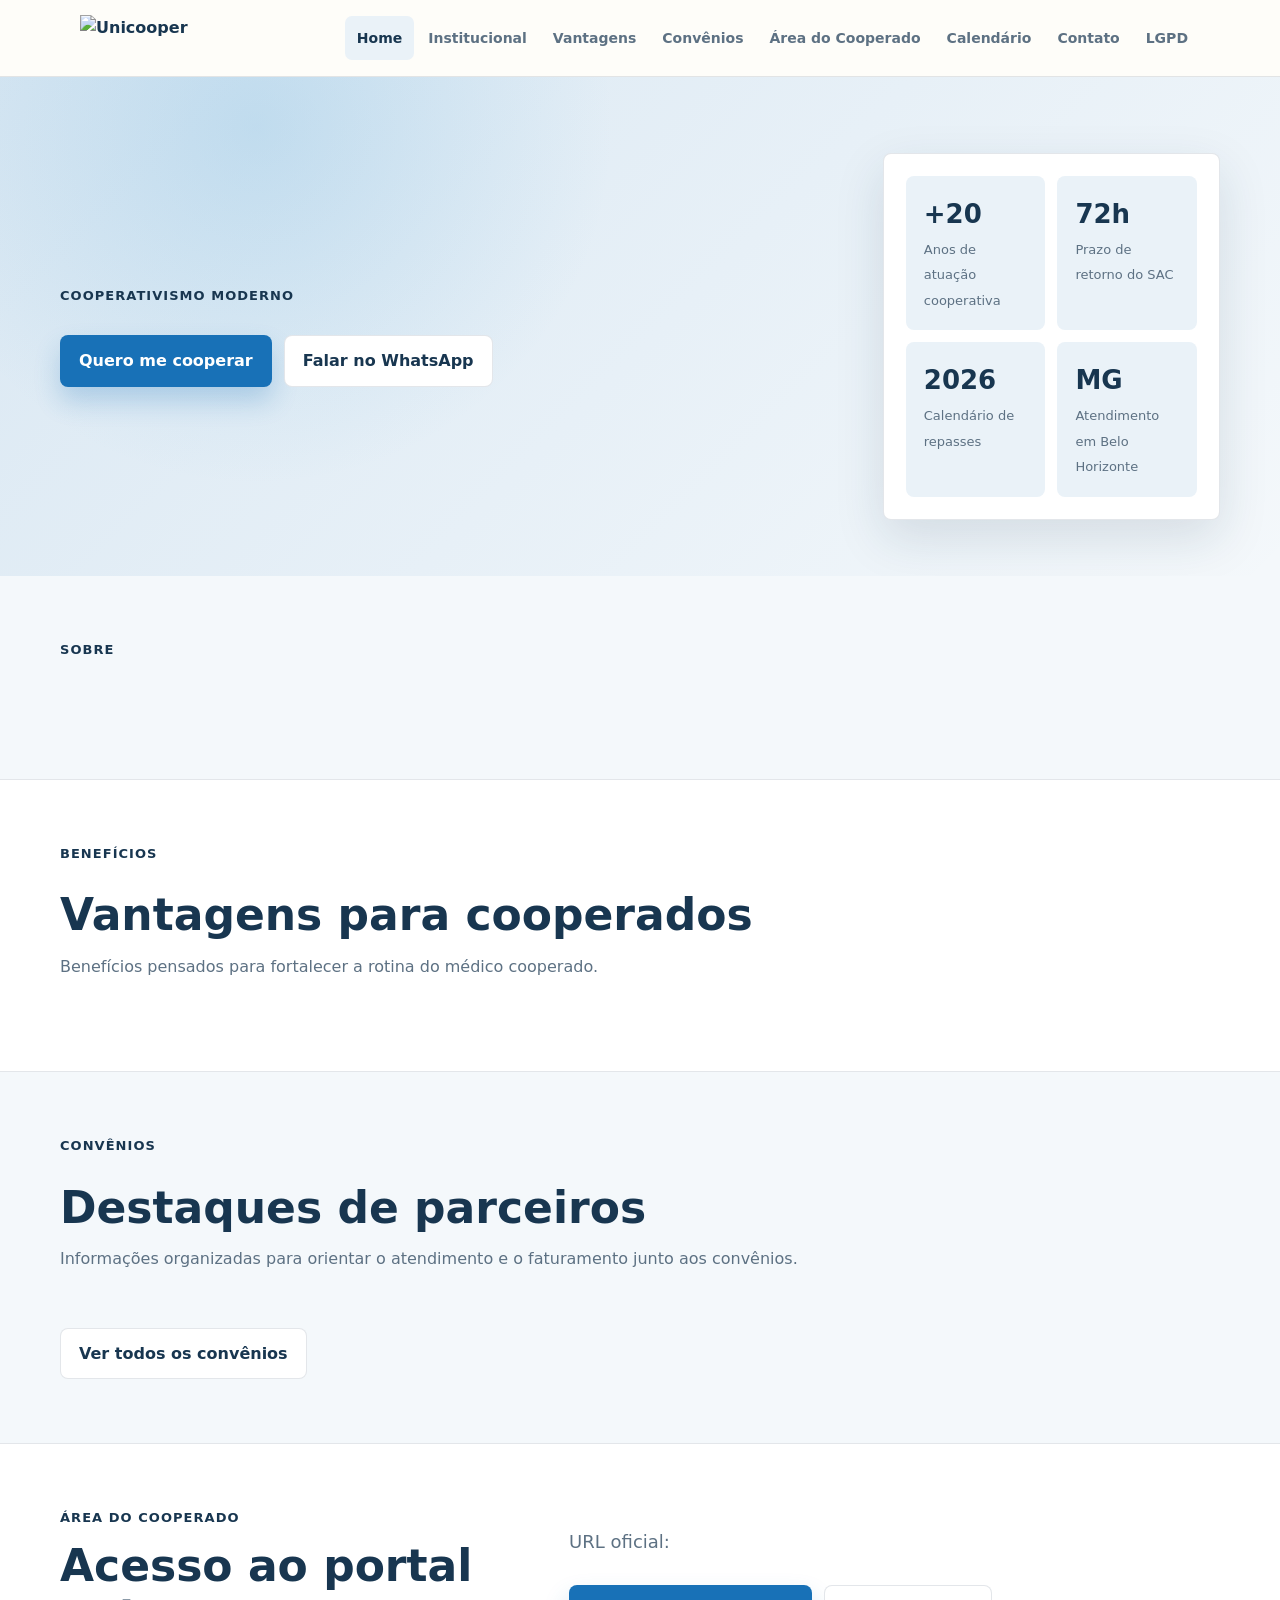
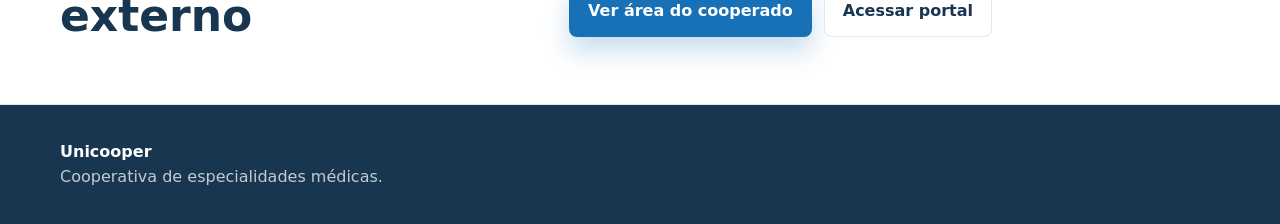
==== index.html @ 93758cd8 "Ajusta calendario convenios e fluxo do cooperado" ====
<!doctype html>
<html lang="pt-BR">
<head>
  <meta charset="utf-8">
  <meta name="viewport" content="width=device-width, initial-scale=1">
  <title>Unicooper | Cooperativa de benefícios</title>
  <meta name="description" content="Site institucional da Unicooper com benefícios, convênios e informações para cooperados.">
  <link rel="stylesheet" href="assets/style.css">
</head>
<body>
  <header class="site-header">
    <nav class="nav">
      <a class="brand" href="index.html"><img class="brand-mark" src="https://unicooper.coop.br/wp-content/uploads/2019/02/Logo-Unicooper-logo-site.png" alt="Unicooper"></a>
      <button class="nav-toggle" type="button" aria-label="Abrir menu" data-nav-toggle><span></span></button>
      <div class="nav-links" data-nav-links>
        <a class="active" href="index.html">Home</a>
        <a href="institucional.html">Institucional</a>
        <a href="vantagens.html">Vantagens</a>
        <a href="convenios.html">Convênios</a>
        <a href="area-do-cooperado.html">Área do Cooperado</a>
        <a href="calendario.html">Calendário</a>
        <a href="contato.html">Contato</a>
        <a href="lgpd.html">LGPD</a>
      </div>
    </nav>
  </header>

  <main>
    <section class="hero">
      <div class="hero-grid">
        <div>
          <p class="eyebrow">Cooperativismo moderno</p>
          <h1 data-content="homeHeroTitle"></h1>
          <p class="lead" data-content="homeHeroText"></p>
          <div class="hero-actions">
            <a class="button primary" href="area-do-cooperado.html" data-content="cooperativeCta">Quero me cooperar</a>
            <a class="button secondary" href="#" data-whatsapp-link target="_blank" rel="noopener">Falar no WhatsApp</a>
          </div>
        </div>
        <aside class="hero-panel">
          <div class="metric-grid">
            <div class="metric"><strong>+20</strong><span>Anos de atuação cooperativa</span></div>
            <div class="metric"><strong>72h</strong><span>Prazo de retorno do SAC</span></div>
            <div class="metric"><strong>2026</strong><span>Calendário de repasses</span></div>
            <div class="metric"><strong>MG</strong><span>Atendimento em Belo Horizonte</span></div>
          </div>
        </aside>
      </div>
    </section>

    <section class="section">
      <div class="wrap split">
        <div class="section-head">
          <p class="eyebrow">Sobre</p>
          <h2 data-content="homeAboutTitle"></h2>
        </div>
        <p class="lead" data-content="homeAboutText"></p>
      </div>
    </section>

    <section class="section band">
      <div class="wrap">
        <div class="section-head">
          <p class="eyebrow">Benefícios</p>
          <h2>Vantagens para cooperados</h2>
          <p>Benefícios pensados para fortalecer a rotina do médico cooperado.</p>
        </div>
        <div class="grid cards" data-benefits></div>
      </div>
    </section>

    <section class="section">
      <div class="wrap">
        <div class="section-head">
          <p class="eyebrow">Convênios</p>
          <h2>Destaques de parceiros</h2>
          <p>Informações organizadas para orientar o atendimento e o faturamento junto aos convênios.</p>
        </div>
        <div class="grid cards" data-agreements></div>
        <div class="actions">
          <a class="button secondary" href="convenios.html">Ver todos os convênios</a>
        </div>
      </div>
    </section>

    <section class="section band">
      <div class="wrap split">
        <div>
          <p class="eyebrow">Área do Cooperado</p>
          <h2>Acesso ao portal externo</h2>
        </div>
        <div>
          <p data-content="memberAreaText"></p>
          <p class="lead">URL oficial: <strong data-portal-url></strong></p>
          <div class="actions">
            <a class="button primary" href="area-do-cooperado.html">Ver área do cooperado</a>
            <a class="button secondary" href="#" data-portal-link target="_blank" rel="noopener">Acessar portal</a>
          </div>
        </div>
      </div>
    </section>
  </main>

  <footer class="footer">
    <div class="wrap">
      <strong>Unicooper</strong>
      <p>Cooperativa de especialidades médicas.</p>
    </div>
  </footer>

  <script type="module" src="assets/script.js"></script>
</body>
</html>
---- assets/style.css ----
:root {
  --bg: #f4f8fb;
  --surface: #ffffff;
  --surface-soft: #eaf2f8;
  --ink: #183650;
  --muted: #5d7183;
  --brand: #1871b7;
  --brand-dark: #183650;
  --accent: #57a7d8;
  --line: rgba(24, 54, 80, 0.12);
  --shadow: 0 18px 50px rgba(24, 54, 80, 0.13);
  --radius: 8px;
  --max: 1160px;
  font-family: Inter, ui-sans-serif, system-ui, -apple-system, BlinkMacSystemFont, "Segoe UI", sans-serif;
}

* {
  box-sizing: border-box;
}

html {
  scroll-behavior: smooth;
}

body {
  margin: 0;
  background: var(--bg);
  color: var(--ink);
  line-height: 1.6;
}

a {
  color: inherit;
  text-decoration: none;
}

img,
svg {
  display: block;
  max-width: 100%;
}

.site-header {
  position: sticky;
  top: 0;
  z-index: 20;
  border-bottom: 1px solid var(--line);
  background: rgba(255, 253, 249, 0.9);
  backdrop-filter: blur(16px);
}

.nav {
  align-items: center;
  display: flex;
  gap: 20px;
  justify-content: space-between;
  margin: 0 auto;
  max-width: var(--max);
  min-height: 76px;
  padding: 0 20px;
}

.brand {
  align-items: center;
  display: flex;
  gap: 10px;
  font-weight: 800;
  letter-spacing: 0;
}

.brand-mark {
  background: transparent;
  border-radius: 0;
  height: 46px;
  object-fit: contain;
  width: 154px;
}

.nav-toggle {
  align-items: center;
  background: var(--surface);
  border: 1px solid var(--line);
  border-radius: 8px;
  color: var(--ink);
  cursor: pointer;
  display: inline-flex;
  height: 42px;
  justify-content: center;
  width: 42px;
}

.nav-toggle span,
.nav-toggle span::before,
.nav-toggle span::after {
  background: currentColor;
  content: "";
  display: block;
  height: 2px;
  position: relative;
  width: 19px;
}

.nav-toggle span::before {
  position: absolute;
  top: -6px;
}

.nav-toggle span::after {
  position: absolute;
  top: 6px;
}

.nav-links {
  background: var(--surface);
  border: 1px solid var(--line);
  border-radius: var(--radius);
  box-shadow: var(--shadow);
  display: none;
  flex-direction: column;
  gap: 6px;
  left: 20px;
  padding: 10px;
  position: absolute;
  right: 20px;
  top: 84px;
}

.nav-links.open {
  display: flex;
}

.nav-links a {
  border-radius: 7px;
  color: var(--muted);
  font-size: 14px;
  font-weight: 700;
  padding: 11px 12px;
}

.nav-links a:hover,
.nav-links a.active {
  background: var(--surface-soft);
  color: var(--brand-dark);
}

.section {
  padding: 64px 20px;
}

.wrap {
  margin: 0 auto;
  max-width: var(--max);
}

.hero {
  overflow: hidden;
  padding: 76px 20px 56px;
  position: relative;
}

.hero::before {
  background:
    radial-gradient(circle at 20% 10%, rgba(87, 167, 216, 0.22), transparent 32%),
    linear-gradient(135deg, rgba(24, 113, 183, 0.12), rgba(255, 255, 255, 0));
  content: "";
  inset: 0;
  position: absolute;
}

.hero-grid {
  display: grid;
  gap: 36px;
  margin: 0 auto;
  max-width: var(--max);
  position: relative;
}

.eyebrow {
  color: var(--brand-dark);
  font-size: 13px;
  font-weight: 800;
  letter-spacing: 0.08em;
  margin: 0 0 12px;
  text-transform: uppercase;
}

h1,
h2,
h3 {
  line-height: 1.12;
  margin: 0;
}

h1 {
  font-size: clamp(38px, 8vw, 72px);
  max-width: 780px;
}

h2 {
  font-size: clamp(28px, 5vw, 44px);
}

h3 {
  font-size: 20px;
}

p {
  color: var(--muted);
  margin: 0;
}

.lead {
  font-size: 18px;
  margin-top: 20px;
  max-width: 650px;
}

.hero-actions,
.actions {
  display: flex;
  flex-wrap: wrap;
  gap: 12px;
  margin-top: 28px;
}

.button {
  align-items: center;
  border: 1px solid transparent;
  border-radius: 8px;
  cursor: pointer;
  display: inline-flex;
  font-weight: 800;
  justify-content: center;
  min-height: 46px;
  padding: 12px 18px;
  transition: transform 180ms ease, box-shadow 180ms ease, background 180ms ease;
}

.button:hover {
  transform: translateY(-2px);
}

.button.primary {
  background: var(--brand);
  box-shadow: 0 14px 26px rgba(24, 113, 183, 0.24);
  color: white;
}

.button.secondary {
  background: var(--surface);
  border-color: var(--line);
  color: var(--brand-dark);
}

.hero-panel {
  background: var(--surface);
  border: 1px solid var(--line);
  border-radius: var(--radius);
  box-shadow: var(--shadow);
  padding: 22px;
}

.metric-grid {
  display: grid;
  gap: 12px;
  grid-template-columns: repeat(2, minmax(0, 1fr));
}

.metric {
  background: var(--surface-soft);
  border-radius: var(--radius);
  padding: 18px;
}

.metric strong {
  display: block;
  font-size: 26px;
}

.metric span {
  color: var(--muted);
  font-size: 13px;
}

.section-head {
  display: grid;
  gap: 14px;
  margin-bottom: 28px;
  max-width: 760px;
}

.grid {
  display: grid;
  gap: 18px;
}

.cards {
  grid-template-columns: repeat(auto-fit, minmax(230px, 1fr));
}

.card {
  background: var(--surface);
  border: 1px solid var(--line);
  border-radius: var(--radius);
  box-shadow: 0 12px 34px rgba(31, 61, 55, 0.07);
  padding: 22px;
  transition: transform 180ms ease, box-shadow 180ms ease;
}

.card:hover {
  box-shadow: var(--shadow);
  transform: translateY(-3px);
}

.tag {
  background: rgba(24, 113, 183, 0.12);
  border-radius: 999px;
  color: var(--brand-dark);
  display: inline-flex;
  font-size: 12px;
  font-weight: 800;
  margin-bottom: 14px;
  padding: 5px 10px;
}

.band {
  background: var(--surface);
  border-block: 1px solid var(--line);
}

.split {
  display: grid;
  gap: 28px;
}

.list {
  display: grid;
  gap: 12px;
  margin-top: 20px;
}

.list-item {
  align-items: flex-start;
  background: var(--surface);
  border: 1px solid var(--line);
  border-radius: var(--radius);
  display: grid;
  gap: 8px;
  padding: 18px;
}

.filters {
  display: flex;
  flex-wrap: wrap;
  gap: 10px;
  margin-bottom: 22px;
}

.search-field {
  margin-bottom: 16px;
  max-width: 520px;
}

.filter-button {
  background: var(--surface);
  border: 1px solid var(--line);
  border-radius: 999px;
  color: var(--muted);
  cursor: pointer;
  font-weight: 800;
  padding: 9px 14px;
}

.filter-button.active {
  background: var(--brand);
  color: white;
}

.table-wrap {
  background: var(--surface);
  border: 1px solid var(--line);
  border-radius: var(--radius);
  overflow-x: auto;
}

.meta-list {
  display: flex;
  flex-wrap: wrap;
  gap: 8px;
  margin-top: 16px;
}

.meta-list span {
  background: var(--surface-soft);
  border-radius: 999px;
  color: var(--brand-dark);
  font-size: 12px;
  font-weight: 800;
  padding: 6px 10px;
}

.note {
  border-left: 3px solid var(--accent);
  margin-top: 14px;
  padding-left: 12px;
}

.calendar-list {
  display: grid;
  gap: 14px;
}

.calendar-month {
  background: var(--surface);
  border: 1px solid var(--line);
  border-radius: var(--radius);
  box-shadow: 0 12px 34px rgba(31, 61, 55, 0.07);
  padding: 18px;
}

.calendar-month summary {
  color: var(--brand-dark);
  cursor: pointer;
  font-size: 18px;
  font-weight: 900;
  text-transform: capitalize;
}

.calendar-events {
  display: grid;
  gap: 10px;
  margin-top: 16px;
}

.calendar-event {
  align-items: center;
  background: var(--surface-soft);
  border-radius: var(--radius);
  display: grid;
  gap: 8px;
  grid-template-columns: 62px 108px minmax(0, 1fr);
  padding: 12px;
}

.calendar-event time {
  color: var(--brand-dark);
  font-weight: 900;
}

.event-type {
  border-radius: 999px;
  color: white;
  font-size: 12px;
  font-weight: 900;
  padding: 5px 9px;
  text-align: center;
}

.event-type.repasse {
  background: var(--brand);
}

.event-type.devolucao {
  background: #6d7890;
}

.whatsapp-float {
  align-items: center;
  background: #1fa855;
  border-radius: 999px;
  bottom: 18px;
  box-shadow: 0 16px 34px rgba(31, 168, 85, 0.28);
  color: white;
  display: inline-flex;
  font-weight: 900;
  min-height: 48px;
  padding: 12px 18px;
  position: fixed;
  right: 18px;
  z-index: 30;
}

.whatsapp-float:hover {
  transform: translateY(-2px);
}

table {
  border-collapse: collapse;
  min-width: 680px;
  width: 100%;
}

th,
td {
  border-bottom: 1px solid var(--line);
  padding: 15px;
  text-align: left;
}

th {
  background: var(--surface-soft);
  color: var(--ink);
  font-size: 13px;
  text-transform: uppercase;
}

tr:last-child td {
  border-bottom: 0;
}

.contact-grid {
  grid-template-columns: repeat(auto-fit, minmax(220px, 1fr));
}

.footer {
  background: var(--brand-dark);
  color: white;
  padding: 34px 20px;
}

.footer p {
  color: rgba(255, 255, 255, 0.74);
}

.admin-body {
  background: #f4f1ea;
}

.admin-shell {
  display: grid;
  gap: 18px;
  margin: 0 auto;
  max-width: 1220px;
  padding: 22px 16px 60px;
}

.admin-lock {
  align-items: center;
  display: grid;
  min-height: 100vh;
  padding: 22px;
}

.admin-lock-card {
  background: var(--surface);
  border: 1px solid var(--line);
  border-radius: var(--radius);
  box-shadow: var(--shadow);
  display: grid;
  gap: 14px;
  margin: 0 auto;
  max-width: 420px;
  padding: 24px;
  width: 100%;
}

.admin-lock-card .brand-mark {
  height: 50px;
  width: 170px;
}

.admin-top {
  align-items: center;
  display: flex;
  flex-wrap: wrap;
  gap: 12px;
  justify-content: space-between;
}

.admin-grid {
  display: grid;
  gap: 18px;
}

.admin-panel {
  background: var(--surface);
  border: 1px solid var(--line);
  border-radius: var(--radius);
  box-shadow: 0 10px 28px rgba(31, 61, 55, 0.08);
  padding: 18px;
}

.form-grid {
  display: grid;
  gap: 12px;
}

label {
  color: var(--ink);
  display: grid;
  font-size: 13px;
  font-weight: 800;
  gap: 6px;
}

input,
textarea,
select {
  background: white;
  border: 1px solid var(--line);
  border-radius: 8px;
  color: var(--ink);
  font: inherit;
  min-height: 42px;
  padding: 10px 12px;
  width: 100%;
}

input[type="checkbox"] {
  accent-color: var(--brand);
  min-height: auto;
  width: auto;
}

textarea {
  min-height: 104px;
  resize: vertical;
}

.admin-list {
  display: grid;
  gap: 10px;
  margin-top: 14px;
}

.admin-item {
  align-items: start;
  background: #faf8f4;
  border: 1px solid var(--line);
  border-radius: var(--radius);
  display: grid;
  gap: 12px;
  padding: 14px;
}

.item-actions {
  display: flex;
  flex-wrap: wrap;
  gap: 8px;
}

.button.small {
  font-size: 13px;
  min-height: 36px;
  padding: 8px 12px;
}

.button.danger {
  background: #8d3f3f;
  color: white;
}

.status {
  color: var(--brand-dark);
  font-weight: 800;
  min-height: 24px;
}

.empty,
.loading {
  color: var(--muted);
  padding: 16px 0;
}

.skeleton-card {
  pointer-events: none;
}

.skeleton-line,
.skeleton-pill {
  animation: skeleton-pulse 1.2s ease-in-out infinite;
  background: linear-gradient(90deg, rgba(37, 48, 45, 0.08), rgba(37, 48, 45, 0.15), rgba(37, 48, 45, 0.08));
  background-size: 220% 100%;
  border-radius: 8px;
  display: block;
}

.skeleton-line {
  height: 14px;
  margin-top: 10px;
  width: 100%;
}

.skeleton-line.title {
  height: 0.82em;
  max-width: 680px;
  width: 72%;
}

.skeleton-line.short {
  width: 46%;
}

.skeleton-pill {
  border-radius: 999px;
  height: 24px;
  margin-bottom: 16px;
  width: 92px;
}

.skeleton-row .skeleton-line {
  margin-top: 0;
}

@keyframes skeleton-pulse {
  0% {
    background-position: 100% 0;
  }

  100% {
    background-position: -100% 0;
  }
}

@media (min-width: 760px) {
  .nav-toggle {
    display: none;
  }

  .nav-links {
    align-items: center;
    background: transparent;
    border: 0;
    box-shadow: none;
    display: flex;
    flex-direction: row;
    gap: 2px;
    padding: 0;
    position: static;
  }

  .hero-grid {
    align-items: center;
    grid-template-columns: minmax(0, 1.4fr) minmax(320px, 0.6fr);
  }

  .split {
    align-items: start;
    grid-template-columns: 0.85fr 1.15fr;
  }

  .admin-grid {
    grid-template-columns: repeat(2, minmax(0, 1fr));
  }

  .admin-panel.wide {
    grid-column: 1 / -1;
  }
}

@media (max-width: 520px) {
  .calendar-event {
    align-items: start;
    grid-template-columns: 1fr;
  }

  .event-type {
    width: max-content;
  }
}
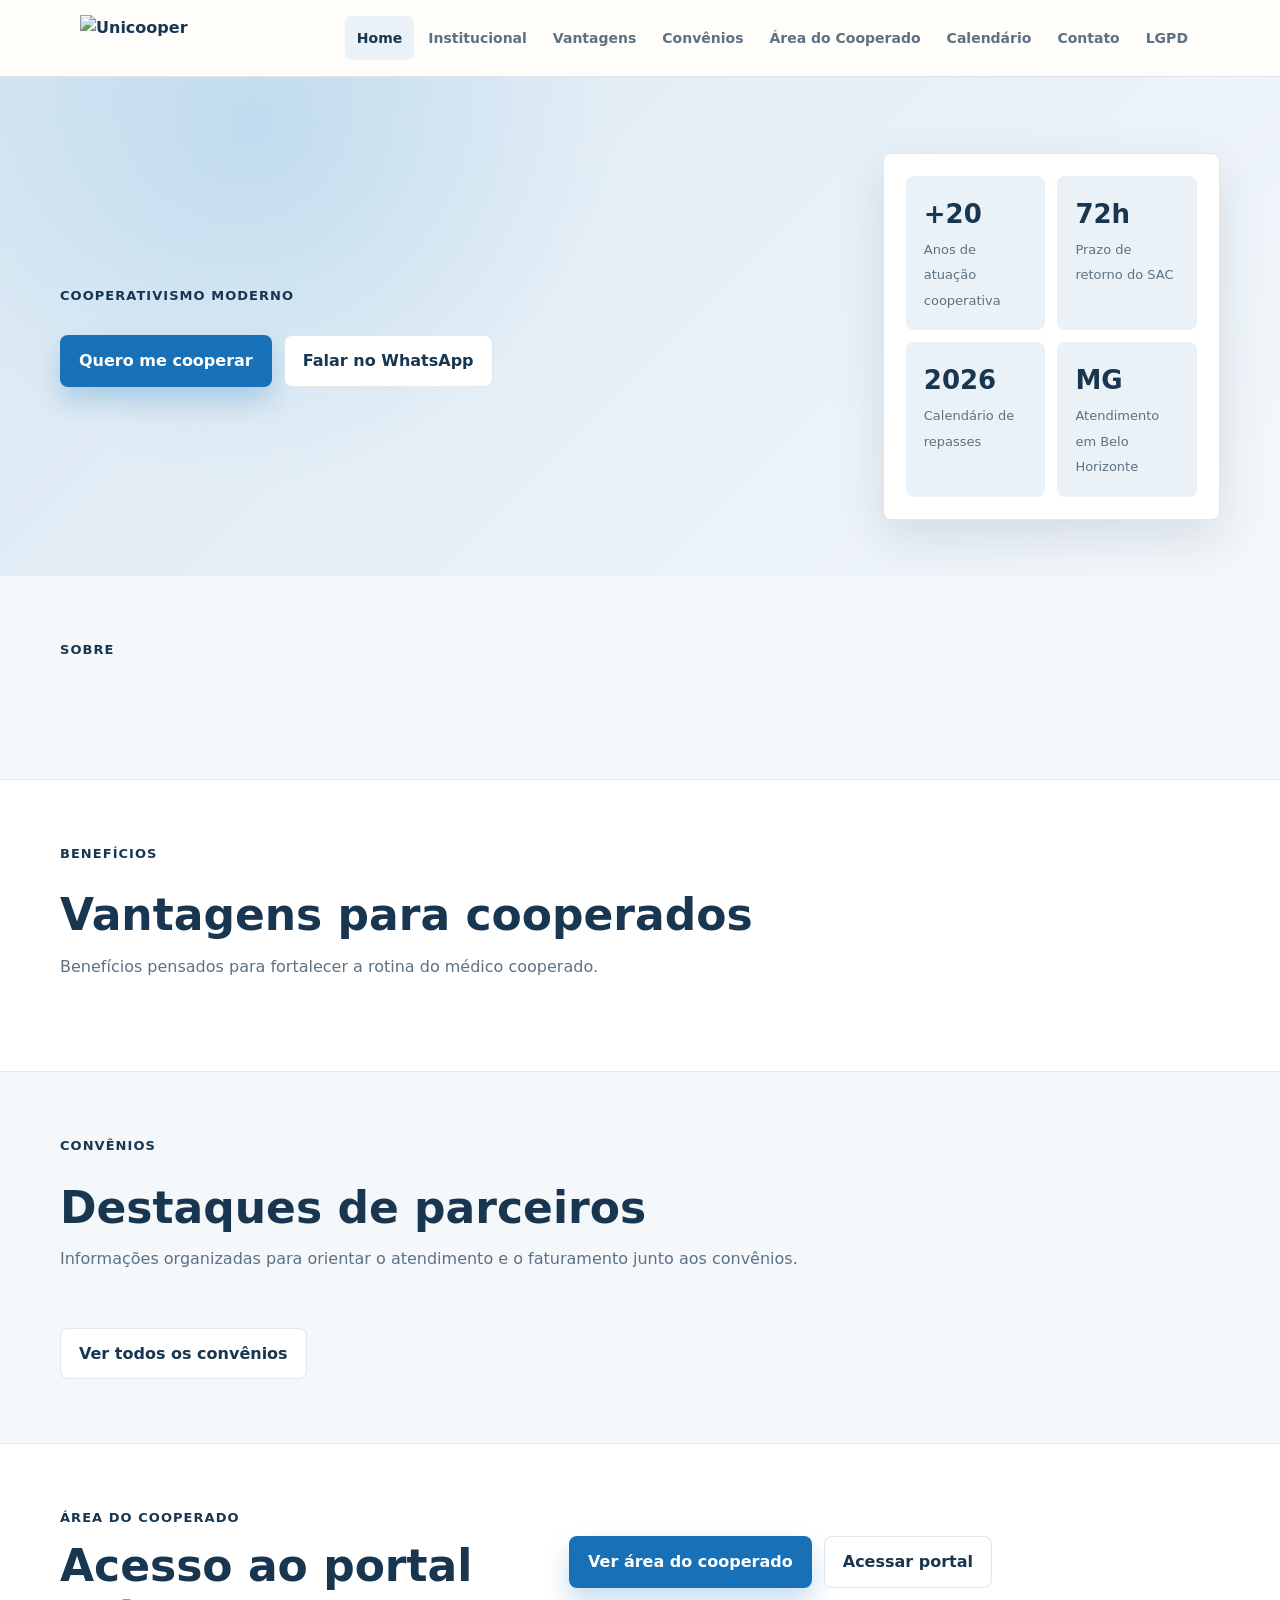
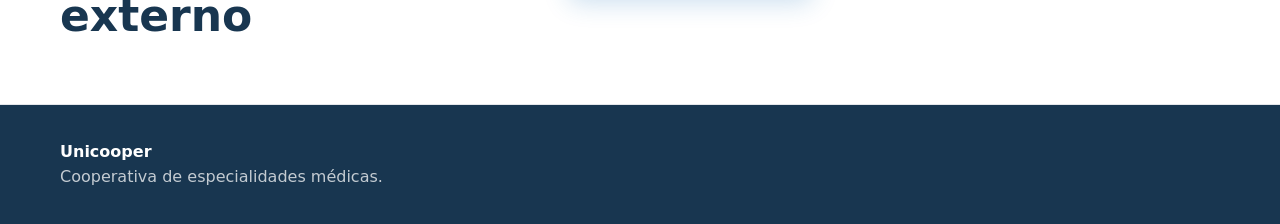
==== commit 312659b6: "Remove URL do portal da home" ====
--- a/index.html
+++ b/index.html
@@ -76,7 +76,7 @@
           <h2>Destaques de parceiros</h2>
           <p>Informações organizadas para orientar o atendimento e o faturamento junto aos convênios.</p>
         </div>
-        <div class="grid cards" data-agreements></div>
+        <div class="grid cards" data-agreements data-limit="4"></div>
         <div class="actions">
           <a class="button secondary" href="convenios.html">Ver todos os convênios</a>
         </div>
@@ -91,7 +91,6 @@
         </div>
         <div>
           <p data-content="memberAreaText"></p>
-          <p class="lead">URL oficial: <strong data-portal-url></strong></p>
           <div class="actions">
             <a class="button primary" href="area-do-cooperado.html">Ver área do cooperado</a>
             <a class="button secondary" href="#" data-portal-link target="_blank" rel="noopener">Acessar portal</a>
--- a/assets/style.css
+++ b/assets/style.css
@@ -466,22 +466,30 @@
 
 .whatsapp-float {
   align-items: center;
-  background: #1fa855;
+  background: #ffffff;
+  border: 1px solid rgba(24, 54, 80, 0.1);
   border-radius: 999px;
-  bottom: 18px;
-  box-shadow: 0 16px 34px rgba(31, 168, 85, 0.28);
-  color: white;
+  bottom: 20px;
+  box-shadow: 0 16px 34px rgba(24, 54, 80, 0.22);
   display: inline-flex;
-  font-weight: 900;
-  min-height: 48px;
-  padding: 12px 18px;
+  height: 58px;
+  justify-content: center;
+  padding: 10px;
   position: fixed;
-  right: 18px;
+  right: 20px;
+  transition: transform 180ms ease, box-shadow 180ms ease;
+  width: 58px;
   z-index: 30;
 }
 
 .whatsapp-float:hover {
+  box-shadow: 0 18px 38px rgba(24, 54, 80, 0.28);
   transform: translateY(-2px);
+}
+
+.whatsapp-float img {
+  height: 38px;
+  width: 38px;
 }
 
 table {
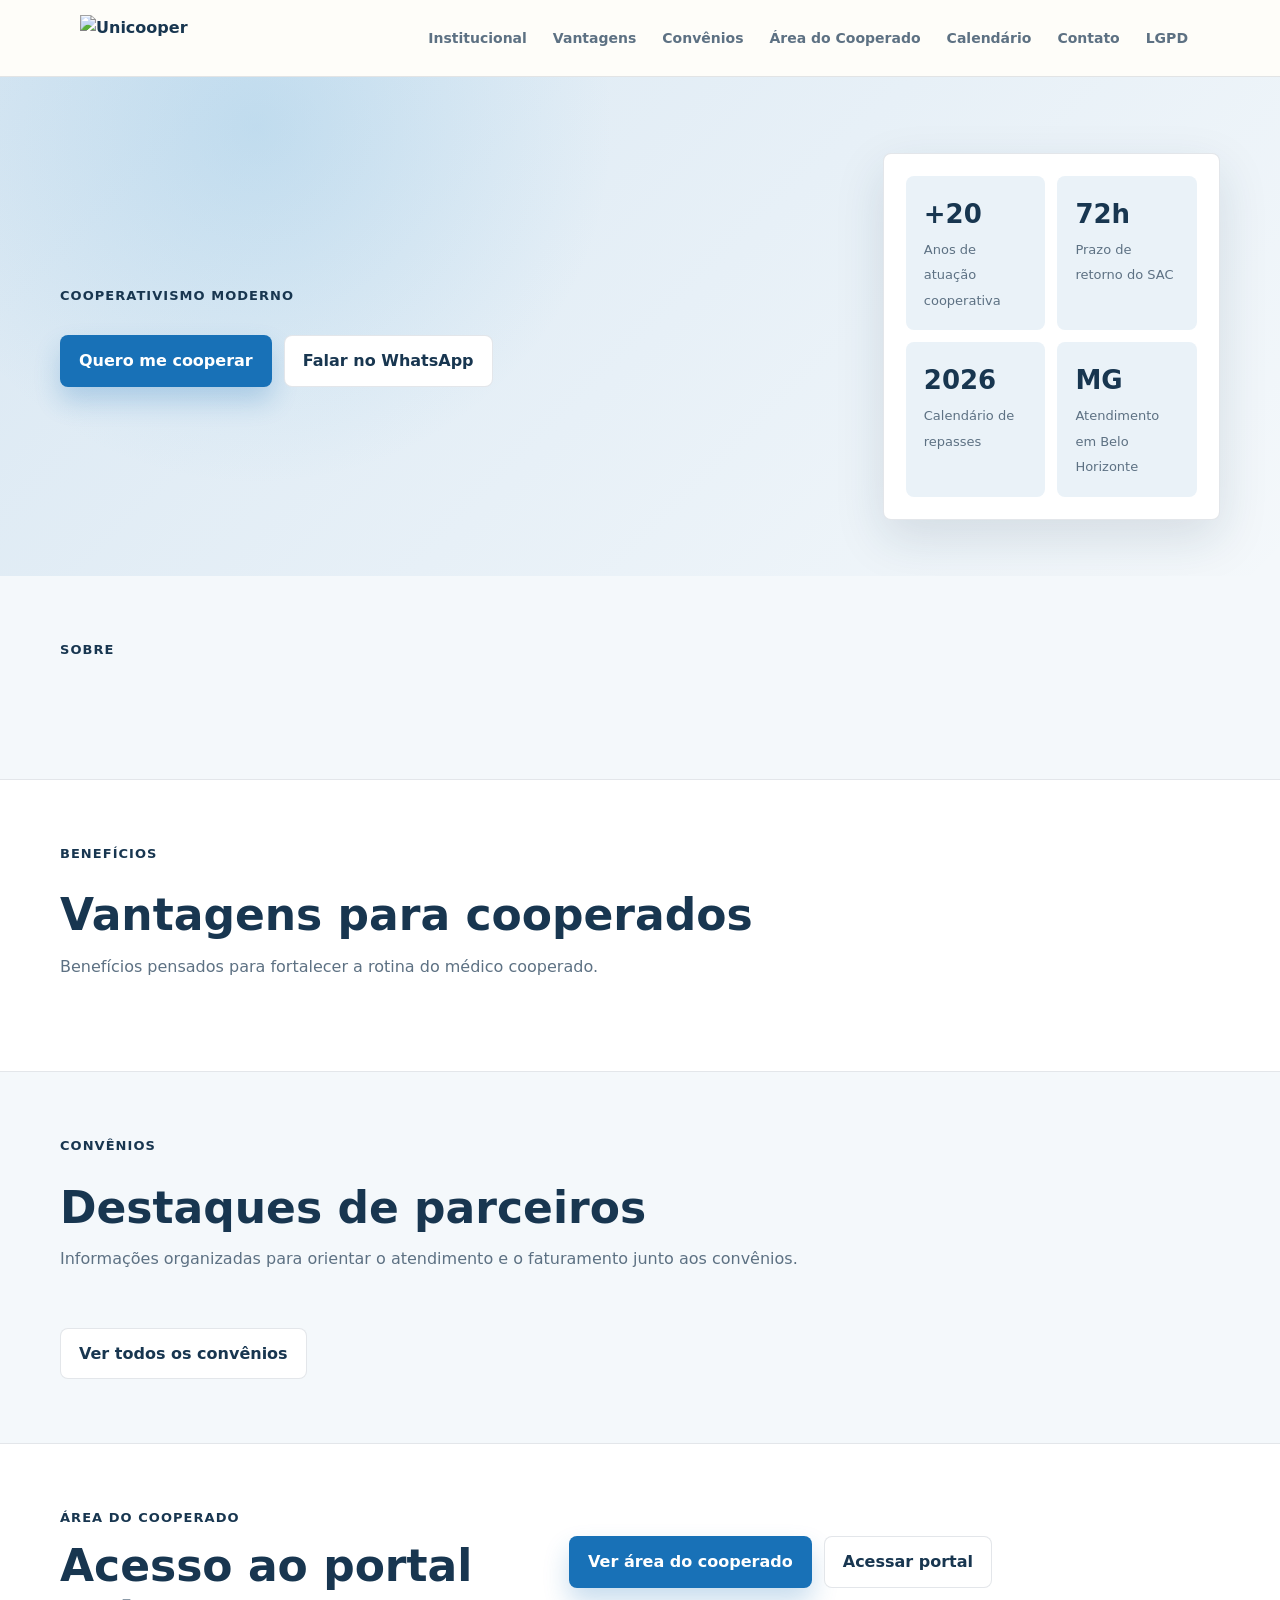
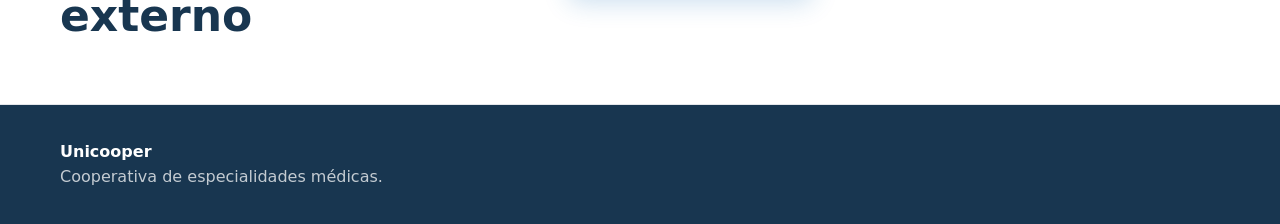
==== commit 534be7c6: "Remove home do menu principal" ====
--- a/index.html
+++ b/index.html
@@ -13,7 +13,6 @@
       <a class="brand" href="index.html"><img class="brand-mark" src="https://unicooper.coop.br/wp-content/uploads/2019/02/Logo-Unicooper-logo-site.png" alt="Unicooper"></a>
       <button class="nav-toggle" type="button" aria-label="Abrir menu" data-nav-toggle><span></span></button>
       <div class="nav-links" data-nav-links>
-        <a class="active" href="index.html">Home</a>
         <a href="institucional.html">Institucional</a>
         <a href="vantagens.html">Vantagens</a>
         <a href="convenios.html">Convênios</a>
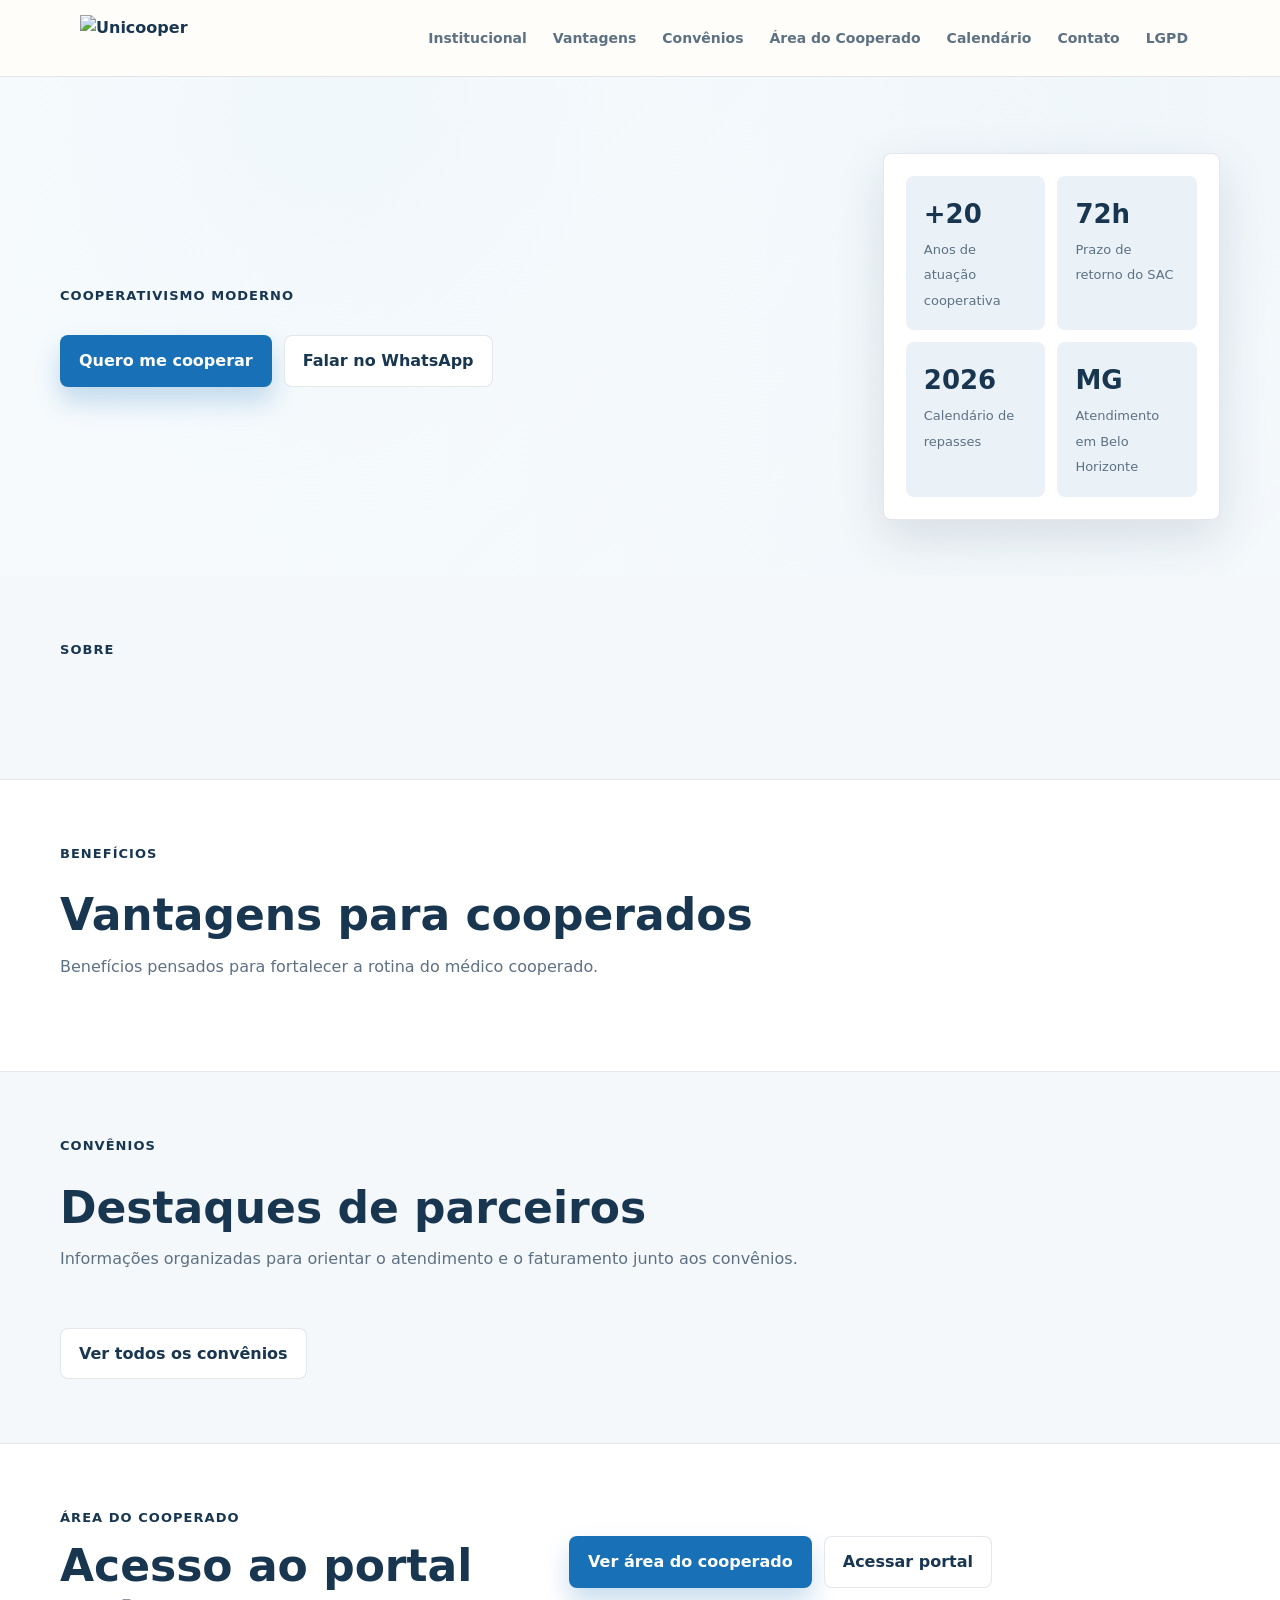
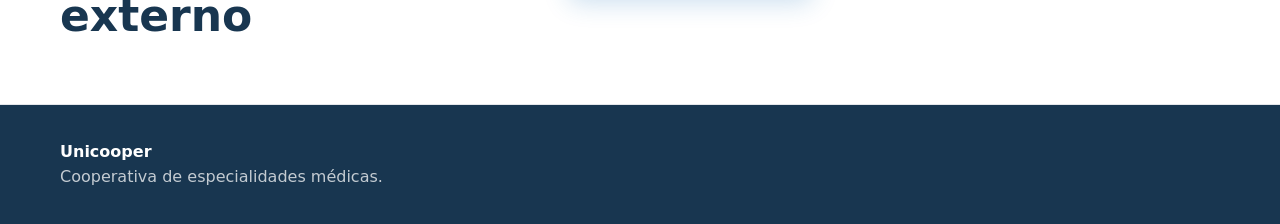
==== commit 2c33895a: "Adiciona imagens configuraveis nos heroes" ====
--- a/index.html
+++ b/index.html
@@ -25,7 +25,7 @@
   </header>
 
   <main>
-    <section class="hero">
+    <section class="hero" data-hero-image="homeHeroImage">
       <div class="hero-grid">
         <div>
           <p class="eyebrow">Cooperativismo moderno</p>
--- a/assets/style.css
+++ b/assets/style.css
@@ -153,6 +153,11 @@
 }
 
 .hero {
+  background:
+    linear-gradient(135deg, rgba(255, 255, 255, 0.94), rgba(243, 248, 251, 0.82)),
+    radial-gradient(circle at 82% 22%, rgba(24, 113, 183, 0.2), transparent 26%),
+    radial-gradient(circle at 70% 84%, rgba(24, 54, 80, 0.12), transparent 30%),
+    var(--surface-soft);
   overflow: hidden;
   padding: 76px 20px 56px;
   position: relative;
@@ -160,11 +165,21 @@
 
 .hero::before {
   background:
+    linear-gradient(90deg, rgba(247, 251, 253, 0.94), rgba(247, 251, 253, 0.76) 52%, rgba(247, 251, 253, 0.44)),
     radial-gradient(circle at 20% 10%, rgba(87, 167, 216, 0.22), transparent 32%),
     linear-gradient(135deg, rgba(24, 113, 183, 0.12), rgba(255, 255, 255, 0));
   content: "";
   inset: 0;
   position: absolute;
+  z-index: 0;
+}
+
+.hero.has-hero-image::before {
+  background:
+    linear-gradient(90deg, rgba(247, 251, 253, 0.96), rgba(247, 251, 253, 0.78) 52%, rgba(247, 251, 253, 0.35)),
+    var(--hero-image);
+  background-position: center;
+  background-size: cover;
 }
 
 .hero-grid {
@@ -173,6 +188,7 @@
   margin: 0 auto;
   max-width: var(--max);
   position: relative;
+  z-index: 1;
 }
 
 .eyebrow {
@@ -252,6 +268,13 @@
   color: var(--brand-dark);
 }
 
+.button.secondary.partner-button:hover {
+  background: var(--brand);
+  border-color: var(--brand);
+  box-shadow: 0 14px 26px rgba(24, 113, 183, 0.22);
+  color: white;
+}
+
 .hero-panel {
   background: var(--surface);
   border: 1px solid var(--line);
@@ -298,6 +321,10 @@
   grid-template-columns: repeat(auto-fit, minmax(230px, 1fr));
 }
 
+.cards[data-benefits] {
+  grid-template-columns: 1fr;
+}
+
 .card {
   background: var(--surface);
   border: 1px solid var(--line);
@@ -310,6 +337,109 @@
 .card:hover {
   box-shadow: var(--shadow);
   transform: translateY(-3px);
+}
+
+.benefit-media {
+  aspect-ratio: 16 / 10;
+  background:
+    linear-gradient(135deg, rgba(24, 113, 183, 0.14), rgba(24, 54, 80, 0.05)),
+    var(--surface-soft);
+  border: 1px dashed rgba(24, 54, 80, 0.2);
+  border-radius: 8px;
+  margin: 0 0 18px;
+  overflow: hidden;
+  position: relative;
+}
+
+.benefit-media::after {
+  color: rgba(24, 54, 80, 0.56);
+  content: "Imagem";
+  font-size: 12px;
+  font-weight: 900;
+  left: 50%;
+  position: absolute;
+  top: 50%;
+  transform: translate(-50%, -50%);
+}
+
+.about-feature {
+  align-items: stretch;
+  display: grid;
+  gap: 28px;
+}
+
+.about-copy {
+  align-self: center;
+}
+
+.about-media {
+  align-items: center;
+  aspect-ratio: 4 / 3;
+  background:
+    linear-gradient(135deg, rgba(24, 113, 183, 0.16), rgba(24, 54, 80, 0.06)),
+    var(--surface);
+  border: 1px solid var(--line);
+  border-radius: var(--radius);
+  box-shadow: var(--shadow);
+  display: flex;
+  justify-content: center;
+  margin: 0;
+  min-height: 260px;
+  overflow: hidden;
+}
+
+.about-media span {
+  border: 1px dashed rgba(24, 54, 80, 0.28);
+  border-radius: 999px;
+  color: var(--brand-dark);
+  font-size: 13px;
+  font-weight: 900;
+  padding: 10px 14px;
+}
+
+.institutional-cards {
+  grid-template-columns: repeat(auto-fit, minmax(220px, 1fr));
+}
+
+.icon-card {
+  display: grid;
+  gap: 12px;
+}
+
+.card-icon {
+  align-items: center;
+  background: var(--surface-soft);
+  border-radius: 8px;
+  color: var(--brand);
+  display: inline-flex;
+  font-size: 26px;
+  font-weight: 900;
+  height: 48px;
+  justify-content: center;
+  width: 48px;
+}
+
+.directors-grid {
+  grid-template-columns: repeat(auto-fit, minmax(250px, 1fr));
+}
+
+.director-card {
+  display: grid;
+  gap: 14px;
+}
+
+.director-photo {
+  aspect-ratio: 1 / 1;
+  background:
+    linear-gradient(135deg, rgba(24, 113, 183, 0.22), rgba(24, 54, 80, 0.08)),
+    var(--surface-soft);
+  border: 1px solid var(--line);
+  border-radius: var(--radius);
+  overflow: hidden;
+}
+
+.director-card h3 {
+  font-size: 18px;
 }
 
 .tag {
@@ -356,9 +486,22 @@
   margin-bottom: 22px;
 }
 
+.agreement-filters {
+  align-items: end;
+  display: grid;
+  gap: 14px;
+  grid-template-columns: 1fr;
+  margin-bottom: 24px;
+}
+
 .search-field {
   margin-bottom: 16px;
   max-width: 520px;
+}
+
+.agreement-filters .search-field {
+  margin-bottom: 0;
+  max-width: none;
 }
 
 .filter-button {
@@ -374,6 +517,39 @@
 .filter-button.active {
   background: var(--brand);
   color: white;
+}
+
+.agreement-media {
+  align-items: center;
+  aspect-ratio: 16 / 9;
+  background: var(--surface-soft);
+  border: 1px solid var(--line);
+  border-radius: 8px;
+  display: flex;
+  justify-content: center;
+  margin: 0 0 18px;
+  overflow: hidden;
+}
+
+.agreement-media img {
+  height: 100%;
+  object-fit: contain;
+  padding: 16px;
+  width: 100%;
+}
+
+.agreement-media.placeholder {
+  background:
+    linear-gradient(135deg, rgba(24, 113, 183, 0.12), rgba(24, 54, 80, 0.05)),
+    var(--surface-soft);
+  border-style: dashed;
+}
+
+.agreement-media.placeholder::after {
+  color: rgba(24, 54, 80, 0.56);
+  content: "Logo do parceiro";
+  font-size: 12px;
+  font-weight: 900;
 }
 
 .table-wrap {
@@ -401,6 +577,9 @@
 
 .note {
   border-left: 3px solid var(--accent);
+  font-size: 13px;
+  font-style: italic;
+  line-height: 1.55;
   margin-top: 14px;
   padding-left: 12px;
 }
@@ -747,12 +926,30 @@
     grid-template-columns: 0.85fr 1.15fr;
   }
 
+  .about-feature {
+    grid-template-columns: minmax(0, 0.95fr) minmax(320px, 1.05fr);
+  }
+
+  .cards[data-benefits] {
+    grid-template-columns: repeat(2, minmax(0, 1fr));
+  }
+
+  .agreement-filters {
+    grid-template-columns: minmax(260px, 1.4fr) repeat(3, minmax(150px, 0.7fr));
+  }
+
   .admin-grid {
     grid-template-columns: repeat(2, minmax(0, 1fr));
   }
 
   .admin-panel.wide {
     grid-column: 1 / -1;
+  }
+}
+
+@media (min-width: 1120px) {
+  .cards[data-benefits] {
+    grid-template-columns: repeat(4, minmax(0, 1fr));
   }
 }
 
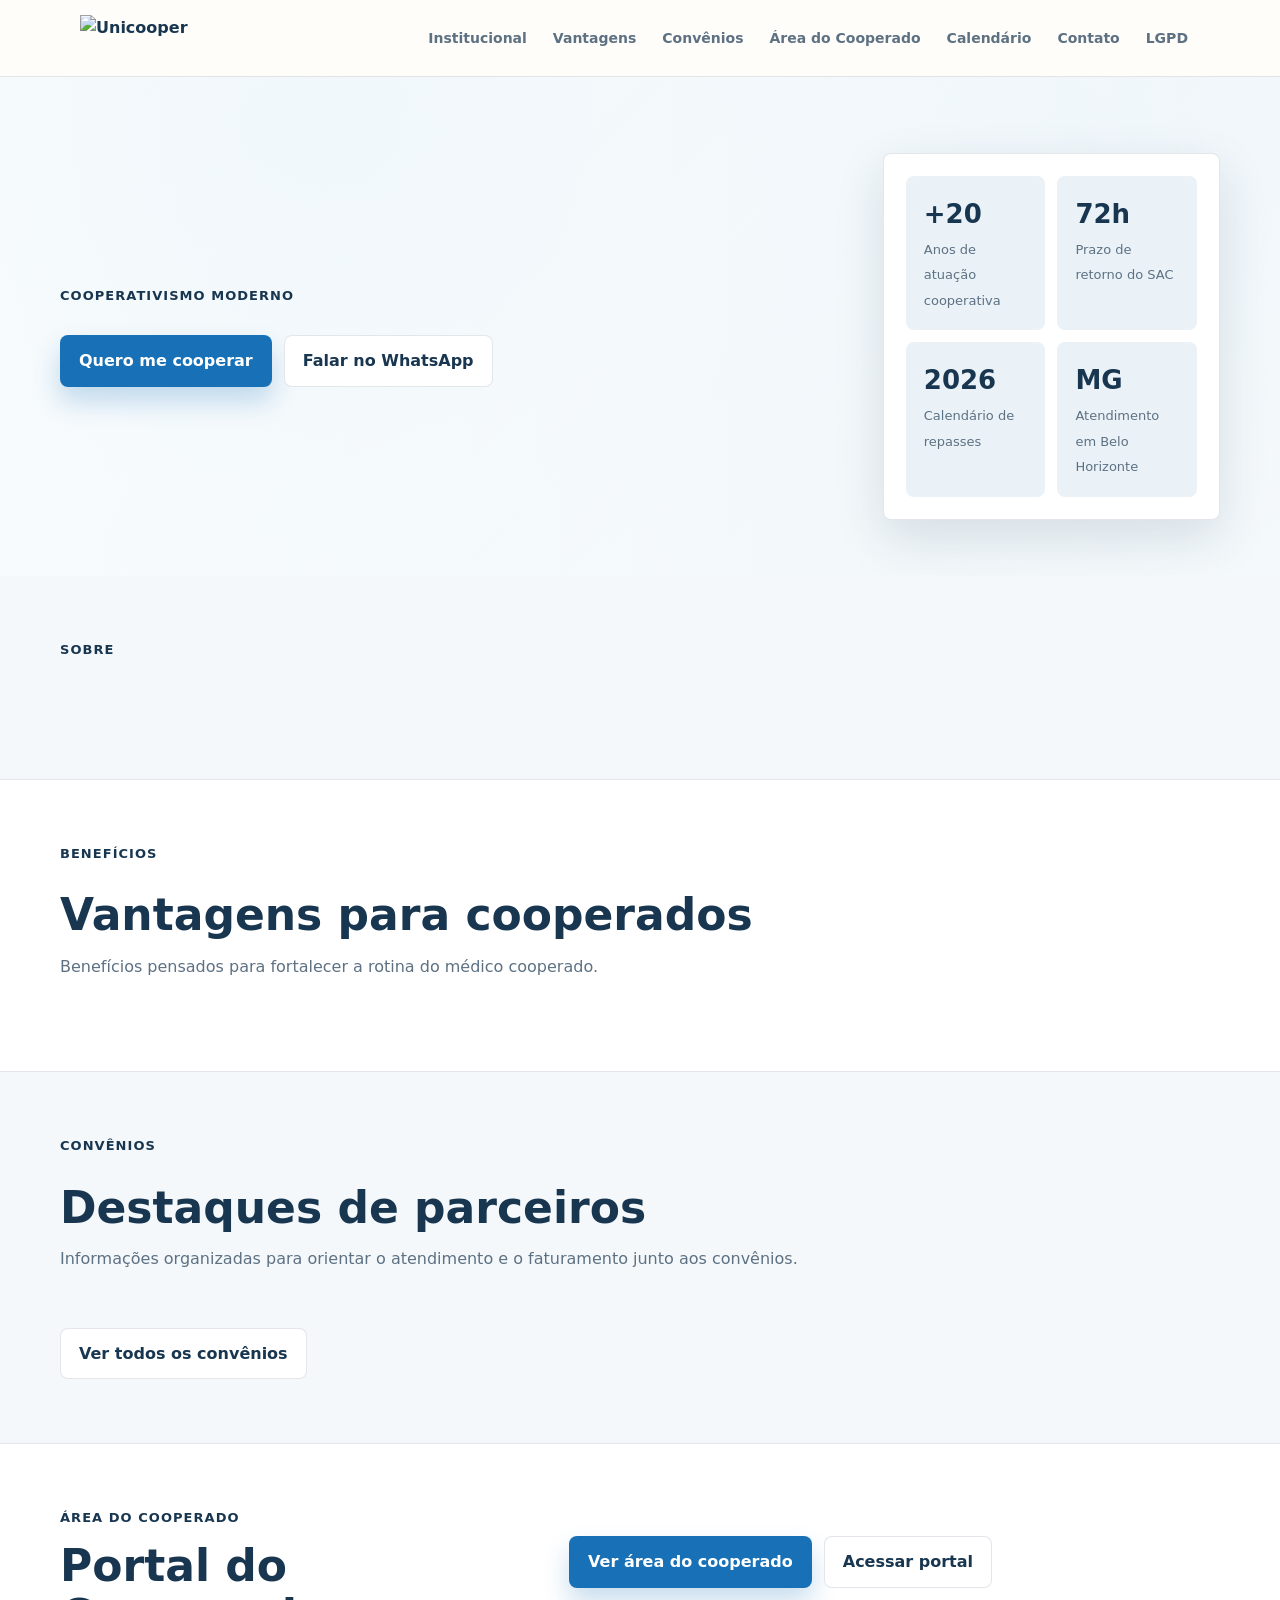
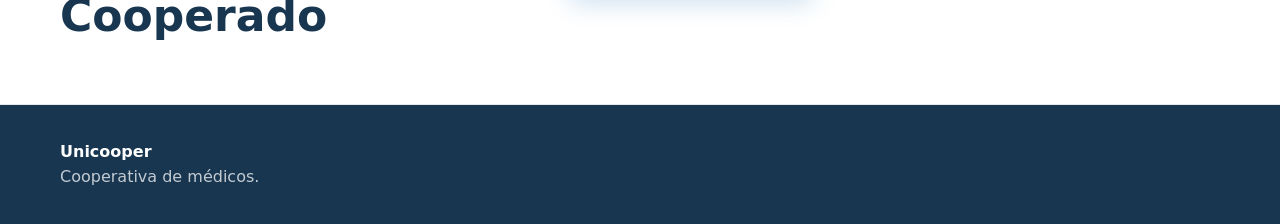
==== commit 00762ff1: "Ajusta textos publicos Unicooper" ====
--- a/index.html
+++ b/index.html
@@ -86,7 +86,7 @@
       <div class="wrap split">
         <div>
           <p class="eyebrow">Área do Cooperado</p>
-          <h2>Acesso ao portal externo</h2>
+          <h2>Portal do Cooperado</h2>
         </div>
         <div>
           <p data-content="memberAreaText"></p>
@@ -102,7 +102,7 @@
   <footer class="footer">
     <div class="wrap">
       <strong>Unicooper</strong>
-      <p>Cooperativa de especialidades médicas.</p>
+      <p>Cooperativa de médicos.</p>
     </div>
   </footer>
 
